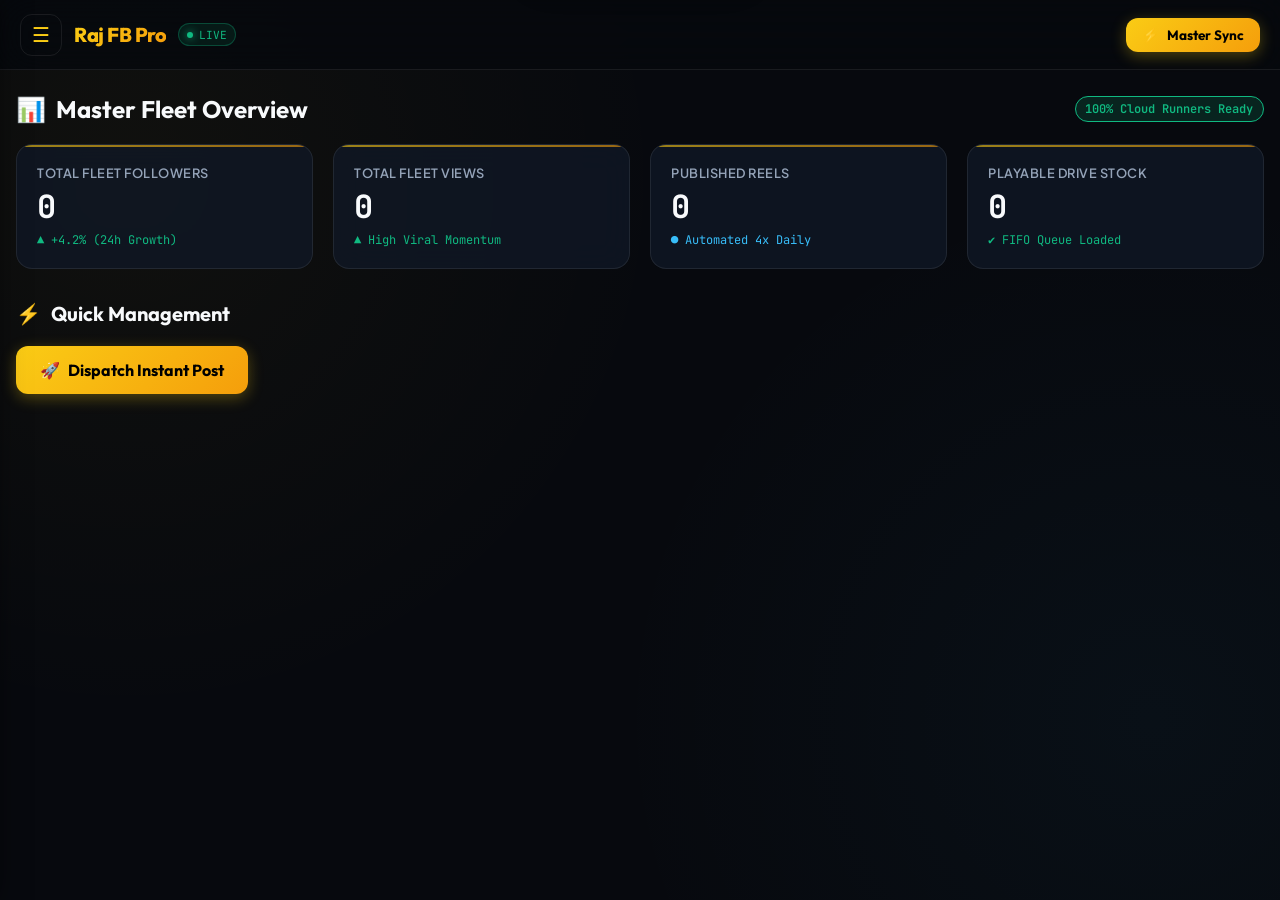
==== docs/index.html @ 5c440ef8 "feat: complete FB Auto Pro automation engine and PWA dashboard" ====
<!DOCTYPE html>
<html lang="en">
<head>
  <meta charset="UTF-8">
  <meta name="viewport" content="width=device-width, initial-scale=1.0, maximum-scale=1.0, user-scalable=no">
  <meta name="theme-color" content="#07090e">
  <meta name="apple-mobile-web-app-capable" content="yes">
  <meta name="apple-mobile-web-app-status-bar-style" content="black-translucent">
  <title>Raj FB Pro - Facebook Fleet Command</title>
  
  <link rel="manifest" href="manifest.json">
  <link rel="icon" type="image/png" href="icons/icon-192.png">
  <link rel="apple-touch-icon" href="icons/icon-192.png">
  <link rel="stylesheet" href="css/gold_dashboard.css">
</head>
<body>

  <!-- Floating Luxe Gold Toast -->
  <div id="goldToast">
    <span>✨</span>
    <span id="toastMsg">Fleet Synchronized</span>
  </div>

  <!-- Sticky Top Header -->
  <header class="top-header">
    <div class="brand-section">
      <button class="hamburger-btn" id="hamburgerBtn" aria-label="Open Navigation">☰</button>
      <div class="app-title">Raj FB Pro</div>
      <div class="live-badge">
        <span class="live-dot"></span>
        <span>LIVE</span>
      </div>
    </div>
    <div class="header-actions">
      <button class="sync-btn" id="masterSyncBtn">
        <span>⚡</span> Master Sync
      </button>
    </div>
  </header>

  <!-- Slide-Over Drawer Navigation -->
  <div class="drawer-backdrop" id="drawerBackdrop"></div>
  <aside class="drawer" id="drawer">
    <div class="drawer-header">
      <div class="app-title" style="font-size: 1.15rem;">Fleet Navigation</div>
      <button class="hamburger-btn" id="drawerCloseBtn" style="width: 32px; height: 32px; font-size: 1rem;">✕</button>
    </div>
    <nav class="drawer-nav">
      <a href="#dashboard" class="nav-link active" data-tab="tabDashboard">
        <span class="icon">📊</span> Master Dashboard
      </a>
      <a href="#pages" class="nav-link" data-tab="tabAllPages">
        <span class="icon">📑</span> All Pages List
      </a>
      <a href="#postnow" class="nav-link" data-tab="tabPostNow">
        <span class="icon">🚀</span> Post Now Studio
      </a>
      <a href="#drive" class="nav-link" data-tab="tabDriveData">
        <span class="icon">📁</span> Drive Stock Data
      </a>
      <a href="#history" class="nav-link" data-tab="tabUploadHistory">
        <span class="icon">📜</span> Upload History
      </a>
      <a href="#health" class="nav-link" data-tab="tabHealthAudit">
        <span class="icon">🛡️</span> Health & Audit Center
      </a>
      <a href="#top" class="nav-link" data-tab="tabTopPerformers">
        <span class="icon">🏆</span> Top 50 Performers
      </a>
      <a href="#lowviews" class="nav-link" data-tab="tabLowViews">
        <span class="icon">❄️</span> Low & 0 Views Radar
      </a>
      
      <div style="margin-top: auto; padding: 1rem 0; border-top: 1px solid var(--border-subtle); font-size: 0.75rem; color: var(--text-dim);">
        <div id="lastSyncBadge">Syncing fleet telemetry...</div>
        <div style="margin-top: 0.5rem;">
          <a href="privacy.html" style="color: var(--text-muted); text-decoration: none;">Privacy Policy</a> • 
          <a href="data-deletion.html" style="color: var(--text-muted); text-decoration: none;">Data Deletion</a>
        </div>
      </div>
    </nav>
  </aside>

  <!-- Main Application Body -->
  <main class="main-content">

    <!-- MODULE 1: MASTER DASHBOARD -->
    <section class="tab-pane active" id="tabDashboard">
      <div class="section-header">
        <h1 class="section-title"><span>📊</span> Master Fleet Overview</h1>
        <div class="badge-stock stock-high">100% Cloud Runners Ready</div>
      </div>

      <div class="grid-kpi">
        <div class="kpi-card">
          <div class="kpi-title">Total Fleet Followers</div>
          <div class="kpi-value" id="kpiFollowers">0</div>
          <div class="kpi-delta delta-positive">▲ +4.2% (24h Growth)</div>
        </div>
        <div class="kpi-card">
          <div class="kpi-title">Total Fleet Views</div>
          <div class="kpi-value" id="kpiViews">0</div>
          <div class="kpi-delta delta-positive">▲ High Viral Momentum</div>
        </div>
        <div class="kpi-card">
          <div class="kpi-title">Published Reels</div>
          <div class="kpi-value" id="kpiReels">0</div>
          <div class="kpi-delta delta-neutral">● Automated 4x Daily</div>
        </div>
        <div class="kpi-card">
          <div class="kpi-title">Playable Drive Stock</div>
          <div class="kpi-value" id="kpiStock">0</div>
          <div class="kpi-delta delta-positive">✔ FIFO Queue Loaded</div>
        </div>
      </div>

      <div class="section-header" style="margin-top: 2rem;">
        <h2 class="section-title" style="font-size: 1.25rem;"><span>⚡</span> Quick Management</h2>
      </div>
      <div style="display: flex; gap: 1rem; flex-wrap: wrap;">
        <button class="sync-btn" id="postNowLaunchBtn" style="padding: 0.85rem 1.5rem; font-size: 1rem;">
          <span>🚀</span> Dispatch Instant Post
        </button>
      </div>
    </section>

    <!-- MODULE 2: ALL PAGES LIST -->
    <section class="tab-pane" id="tabAllPages">
      <div class="section-header">
        <h1 class="section-title"><span>📑</span> Managed Facebook Pages</h1>
        <div class="search-wrapper">
          <span class="search-icon">🔍</span>
          <input type="text" id="pageSearchInput" class="search-input" placeholder="Search by name, ID, or profile...">
        </div>
      </div>
      <div class="pages-grid" id="pagesContainer">
        <!-- Dynamically injected cards -->
      </div>
    </section>

    <!-- MODULE 3: POST NOW STUDIO -->
    <section class="tab-pane" id="tabPostNow">
      <div class="section-header">
        <h1 class="section-title"><span>🚀</span> Post Now Studio</h1>
      </div>
      <div class="kpi-card" style="max-width: 600px; margin: 0 auto; padding: 2rem;">
        <h3 style="color: var(--gold); margin-bottom: 1rem;">Manual Dispatch Controller</h3>
        <p style="color: var(--text-muted); font-size: 0.95rem; margin-bottom: 1.5rem;">
          Trigger an immediate upload without waiting for the scheduled GitHub Actions cron. Oldest video from the selected page's Drive folder will be downloaded, probed, and posted to Facebook live.
        </p>

        <div style="margin-bottom: 1.5rem;">
          <label style="display: block; font-size: 0.85rem; color: var(--text-muted); margin-bottom: 0.5rem;">Select Target Page:</label>
          <select id="manualPageSelect" class="search-input" style="padding: 0.75rem;">
            <option value="104859201948291">Viral Clips Pro (UK Profile 1)</option>
            <option value="204859201948292">Motivation Daily (UK Profile 1)</option>
            <option value="304859201948293">Tech & Gadgets World (USA Profile 1)</option>
          </select>
        </div>

        <button class="sync-btn" id="triggerUploadBtn" style="width: 100%; justify-content: center; padding: 0.85rem;">
          <span>🚀</span> Dispatch Immediate Post
        </button>

        <div style="margin-top: 1.5rem;">
          <div style="height: 6px; background: rgba(255,255,255,0.1); border-radius: 4px; overflow: hidden;">
            <div id="uploadProgressBar" style="width: 0%; height: 100%; background: var(--gold-gradient); transition: width 0.4s ease;"></div>
          </div>
          <div id="uploadStatusText" style="font-family: var(--font-mono); font-size: 0.8rem; color: var(--text-dim); margin-top: 0.5rem; text-align: center;">
            Idle
          </div>
        </div>
      </div>
    </section>

    <!-- MODULE 4: DRIVE DATA -->
    <section class="tab-pane" id="tabDriveData">
      <div class="section-header">
        <h1 class="section-title"><span>📁</span> Google Drive Inventory Stock</h1>
        <div class="badge-stock stock-high">FIFO Queue Active</div>
      </div>
      <div class="table-container">
        <table class="luxe-table">
          <thead>
            <tr>
              <th>Page Name</th>
              <th>Drive Folder ID</th>
              <th>Playable Stock</th>
              <th>Refill Status</th>
              <th>Drive Link</th>
            </tr>
          </thead>
          <tbody id="driveStockTableBody">
            <!-- Dynamically injected -->
          </tbody>
        </table>
      </div>
    </section>

    <!-- MODULE 5: UPLOAD HISTORY -->
    <section class="tab-pane" id="tabUploadHistory">
      <div class="section-header">
        <h1 class="section-title"><span>📜</span> Real-Time Telemetry & Upload History</h1>
      </div>
      <div class="table-container">
        <table class="luxe-table">
          <thead>
            <tr>
              <th>Timestamp</th>
              <th>Channel Name</th>
              <th>Format</th>
              <th>Filename</th>
              <th>Cloud Runner IP / Region</th>
              <th>Facebook Video</th>
            </tr>
          </thead>
          <tbody id="historyTableBody">
            <!-- Dynamically injected -->
          </tbody>
        </table>
      </div>
    </section>

    <!-- MODULE 6: HEALTH & AUDIT CENTER -->
    <section class="tab-pane" id="tabHealthAudit">
      <div class="section-header">
        <h1 class="section-title"><span>🛡️</span> Fleet Health & Diagnostic Center</h1>
      </div>
      <div class="grid-kpi" id="healthCardsContainer">
        <!-- Dynamically injected -->
      </div>
    </section>

    <!-- MODULE 7: TOP 50 PERFORMERS -->
    <section class="tab-pane" id="tabTopPerformers">
      <div class="section-header">
        <h1 class="section-title"><span>🏆</span> Top Performers Leaderboard</h1>
      </div>
      <!-- Gold/Silver/Bronze Podium -->
      <div class="podium-container" id="podiumContainer"></div>

      <div class="table-container">
        <table class="luxe-table">
          <thead>
            <tr>
              <th>Rank</th>
              <th>Channel Name</th>
              <th>Followers</th>
              <th>Views</th>
              <th>Growth Velocity</th>
            </tr>
          </thead>
          <tbody id="topListBody"></tbody>
        </table>
      </div>
    </section>

    <!-- MODULE 8: LOW & 0 VIEWS RADAR -->
    <section class="tab-pane" id="tabLowViews">
      <div class="section-header">
        <h1 class="section-title"><span>❄️</span> Low Views & Shadowban Radar</h1>
        <div class="badge-stock stock-low">Alert Threshold: &lt;500 Views</div>
      </div>
      <div class="table-container">
        <table class="luxe-table">
          <thead>
            <tr>
              <th>Channel Name</th>
              <th>Page ID</th>
              <th>Current Views</th>
              <th>Compliance Action</th>
            </tr>
          </thead>
          <tbody id="lowViewsTableBody"></tbody>
        </table>
      </div>
    </section>

  </main>

  <!-- Modal for Post Now Studio -->
  <div class="modal-backdrop" id="postNowModal">
    <div class="modal-box">
      <h3 style="color: var(--gold); margin-bottom: 0.75rem;">Confirm Immediate Post</h3>
      <p style="color: var(--text-muted); font-size: 0.9rem; margin-bottom: 1.5rem;">
        This will immediately trigger the next unposted video in the selected page's queue.
      </p>
      <div style="display: flex; gap: 0.75rem; justify-content: flex-end;">
        <button class="hamburger-btn" id="modalCloseBtn" style="width: auto; padding: 0.5rem 1rem; font-size: 0.85rem;">Cancel</button>
        <button class="sync-btn" onclick="document.getElementById('postNowModal').classList.remove('active'); document.querySelector('[data-tab=\'tabPostNow\']').click();">
          Go to Studio
        </button>
      </div>
    </div>
  </div>

  <script src="js/sync_service.js"></script>
  <script src="js/app.js"></script>
</body>
</html>
---- docs/css/gold_dashboard.css ----
/* ==========================================================================
   RAJ FB PRO - LUXE OBSIDIAN & GOLD COMMAND CENTER THEME
   ========================================================================== */

@import url('https://fonts.googleapis.com/css2?family=JetBrains+Mono:wght@400;500;600;700&family=Outfit:wght@500;600;700;800&family=Plus+Jakarta+Sans:wght@400;500;600;700&display=swap');

:root {
  --bg-obsidian: #07090e;
  --bg-card: rgba(17, 24, 39, 0.75);
  --bg-card-hover: rgba(30, 41, 59, 0.85);
  --border-subtle: rgba(255, 255, 255, 0.08);
  --border-gold: rgba(250, 204, 21, 0.4);
  
  --gold: #facc15;
  --gold-glow: rgba(250, 204, 21, 0.25);
  --gold-gradient: linear-gradient(135deg, #facc15 0%, #f59e0b 100%);
  
  --cyan: #38bdf8;
  --cyan-glow: rgba(56, 189, 248, 0.2);
  
  --emerald: #10b981;
  --emerald-glow: rgba(16, 185, 129, 0.2);
  
  --crimson: #ef4444;
  --crimson-glow: rgba(239, 68, 68, 0.2);
  
  --text-main: #f8fafc;
  --text-muted: #94a3b8;
  --text-dim: #64748b;
  
  --font-heading: 'Outfit', sans-serif;
  --font-body: 'Plus Jakarta Sans', sans-serif;
  --font-mono: 'JetBrains Mono', monospace;
  
  --radius-lg: 16px;
  --radius-md: 12px;
  --radius-sm: 8px;
  --radius-pill: 9999px;
  
  --shadow-luxe: 0 10px 30px -10px rgba(0, 0, 0, 0.8), 0 0 20px -5px rgba(250, 204, 21, 0.15);
}

* {
  box-sizing: border-box;
  margin: 0;
  padding: 0;
  -webkit-tap-highlight-color: transparent;
}

body {
  background-color: var(--bg-obsidian);
  color: var(--text-main);
  font-family: var(--font-body);
  min-height: 100vh;
  display: flex;
  flex-direction: column;
  overflow-x: hidden;
  background-image: 
    radial-gradient(circle at 10% 20%, rgba(250, 204, 21, 0.04) 0%, transparent 40%),
    radial-gradient(circle at 90% 80%, rgba(56, 189, 248, 0.04) 0%, transparent 40%);
}

/* Scrollbar */
::-webkit-scrollbar { width: 6px; height: 6px; }
::-webkit-scrollbar-track { background: var(--bg-obsidian); }
::-webkit-scrollbar-thumb { background: rgba(255, 255, 255, 0.15); border-radius: 4px; }
::-webkit-scrollbar-thumb:hover { background: var(--gold); }

/* Sticky Top Mobile Header */
.top-header {
  position: sticky;
  top: 0;
  z-index: 100;
  background: rgba(7, 9, 14, 0.85);
  backdrop-filter: blur(20px);
  border-bottom: 1px solid var(--border-subtle);
  display: flex;
  align-items: center;
  justify-content: space-between;
  padding: 0.85rem 1.25rem;
}

.brand-section {
  display: flex;
  align-items: center;
  gap: 0.75rem;
}

.hamburger-btn {
  background: transparent;
  border: 1px solid var(--border-subtle);
  color: var(--gold);
  width: 42px;
  height: 42px;
  border-radius: var(--radius-md);
  display: flex;
  align-items: center;
  justify-content: center;
  font-size: 1.25rem;
  cursor: pointer;
  transition: all 0.2s ease;
}
.hamburger-btn:hover {
  background: rgba(250, 204, 21, 0.1);
  border-color: var(--gold);
}

.app-title {
  font-family: var(--font-heading);
  font-weight: 800;
  font-size: 1.25rem;
  letter-spacing: -0.5px;
  background: var(--gold-gradient);
  -webkit-background-clip: text;
  -webkit-text-fill-color: transparent;
}

.live-badge {
  display: inline-flex;
  align-items: center;
  gap: 0.4rem;
  font-family: var(--font-mono);
  font-size: 0.7rem;
  background: rgba(16, 185, 129, 0.1);
  color: var(--emerald);
  border: 1px solid rgba(16, 185, 129, 0.3);
  padding: 0.2rem 0.5rem;
  border-radius: var(--radius-pill);
}

.live-dot {
  width: 6px;
  height: 6px;
  border-radius: 50%;
  background: var(--emerald);
  box-shadow: 0 0 8px var(--emerald);
  animation: pulse 2s infinite;
}

@keyframes pulse {
  0%, 100% { opacity: 1; transform: scale(1); }
  50% { opacity: 0.4; transform: scale(0.85); }
}

.header-actions {
  display: flex;
  align-items: center;
  gap: 0.75rem;
}

.sync-btn {
  background: var(--gold-gradient);
  color: #000;
  font-family: var(--font-heading);
  font-weight: 700;
  font-size: 0.85rem;
  padding: 0.5rem 1rem;
  border: none;
  border-radius: var(--radius-md);
  display: flex;
  align-items: center;
  gap: 0.5rem;
  cursor: pointer;
  box-shadow: 0 4px 15px rgba(250, 204, 21, 0.3);
  transition: all 0.2s ease;
}
.sync-btn:hover {
  transform: translateY(-1px);
  box-shadow: 0 6px 20px rgba(250, 204, 21, 0.4);
}
.sync-btn:active {
  transform: translateY(1px);
}

/* Slide-Over Drawer Navigation */
.drawer-backdrop {
  position: fixed;
  inset: 0;
  background: rgba(0, 0, 0, 0.75);
  backdrop-filter: blur(8px);
  z-index: 200;
  opacity: 0;
  pointer-events: none;
  transition: opacity 0.3s ease;
}
.drawer-backdrop.active {
  opacity: 1;
  pointer-events: auto;
}

.drawer {
  position: fixed;
  top: 0;
  left: -320px;
  width: 300px;
  height: 100%;
  background: #090d16;
  border-right: 1px solid var(--border-subtle);
  z-index: 201;
  display: flex;
  flex-direction: column;
  transition: transform 0.3s cubic-bezier(0.16, 1, 0.3, 1);
  box-shadow: 10px 0 30px rgba(0, 0, 0, 0.8);
}
.drawer.active {
  transform: translateX(320px);
}

.drawer-header {
  padding: 1.5rem;
  border-bottom: 1px solid var(--border-subtle);
  display: flex;
  align-items: center;
  justify-content: space-between;
}

.drawer-nav {
  padding: 1rem;
  display: flex;
  flex-direction: column;
  gap: 0.5rem;
  overflow-y: auto;
  flex: 1;
}

.nav-link {
  display: flex;
  align-items: center;
  gap: 0.85rem;
  padding: 0.85rem 1rem;
  border-radius: var(--radius-md);
  color: var(--text-muted);
  text-decoration: none;
  font-weight: 600;
  font-size: 0.95rem;
  transition: all 0.2s ease;
  border: 1px solid transparent;
}
.nav-link:hover {
  color: var(--text-main);
  background: rgba(255, 255, 255, 0.05);
}
.nav-link.active {
  color: var(--gold);
  background: rgba(250, 204, 21, 0.1);
  border-color: rgba(250, 204, 21, 0.3);
}
.nav-link .icon {
  font-size: 1.25rem;
  width: 28px;
  text-align: center;
}

/* Main Container */
.main-content {
  flex: 1;
  max-width: 1300px;
  width: 100%;
  margin: 0 auto;
  padding: 1.5rem 1rem;
}

/* Glass Cards & Grid */
.grid-kpi {
  display: grid;
  grid-template-columns: repeat(auto-fit, minmax(240px, 1fr));
  gap: 1.25rem;
  margin-bottom: 2rem;
}

.kpi-card {
  background: var(--bg-card);
  backdrop-filter: blur(16px);
  border: 1px solid var(--border-subtle);
  border-radius: var(--radius-lg);
  padding: 1.25rem;
  position: relative;
  overflow: hidden;
  transition: all 0.25s ease;
}
.kpi-card:hover {
  border-color: var(--border-gold);
  transform: translateY(-2px);
  box-shadow: var(--shadow-luxe);
}
.kpi-card::before {
  content: '';
  position: absolute;
  top: 0; left: 0; right: 0;
  height: 2px;
  background: var(--gold-gradient);
  opacity: 0.6;
}

.kpi-title {
  color: var(--text-muted);
  font-size: 0.8rem;
  font-weight: 600;
  text-transform: uppercase;
  letter-spacing: 0.5px;
  margin-bottom: 0.5rem;
}

.kpi-value {
  font-family: var(--font-mono);
  font-size: 2rem;
  font-weight: 700;
  color: var(--text-main);
  line-height: 1.1;
}

.kpi-delta {
  font-family: var(--font-mono);
  font-size: 0.75rem;
  margin-top: 0.5rem;
  display: flex;
  align-items: center;
  gap: 0.25rem;
}
.delta-positive { color: var(--emerald); }
.delta-neutral { color: var(--cyan); }
.delta-alert { color: var(--crimson); }

/* Content Sections / Tabs */
.tab-pane {
  display: none;
  animation: fadeIn 0.3s ease;
}
.tab-pane.active {
  display: block;
}

@keyframes fadeIn {
  from { opacity: 0; transform: translateY(6px); }
  to { opacity: 1; transform: translateY(0); }
}

.section-header {
  display: flex;
  align-items: center;
  justify-content: space-between;
  margin-bottom: 1.25rem;
  flex-wrap: wrap;
  gap: 1rem;
}

.section-title {
  font-family: var(--font-heading);
  font-size: 1.5rem;
  font-weight: 700;
  color: var(--text-main);
  display: flex;
  align-items: center;
  gap: 0.6rem;
}

/* Search Bar */
.search-wrapper {
  position: relative;
  min-width: 280px;
}
.search-input {
  width: 100%;
  background: rgba(17, 24, 39, 0.9);
  border: 1px solid var(--border-subtle);
  border-radius: var(--radius-md);
  padding: 0.65rem 1rem 0.65rem 2.5rem;
  color: var(--text-main);
  font-family: var(--font-body);
  font-size: 0.9rem;
  transition: all 0.2s ease;
}
.search-input:focus {
  outline: none;
  border-color: var(--gold);
  box-shadow: 0 0 10px rgba(250, 204, 21, 0.2);
}
.search-icon {
  position: absolute;
  left: 0.85rem;
  top: 50%;
  transform: translateY(-50%);
  color: var(--text-dim);
}

/* Page Card Items */
.pages-grid {
  display: grid;
  grid-template-columns: repeat(auto-fill, minmax(320px, 1fr));
  gap: 1.25rem;
}

.page-card {
  background: var(--bg-card);
  backdrop-filter: blur(16px);
  border: 1px solid var(--border-subtle);
  border-radius: var(--radius-lg);
  padding: 1.25rem;
  display: flex;
  flex-direction: column;
  gap: 1rem;
  transition: all 0.2s ease;
}
.page-card:hover {
  border-color: rgba(255, 255, 255, 0.2);
  transform: translateY(-2px);
}

.page-card-top {
  display: flex;
  align-items: center;
  gap: 0.85rem;
}

.page-avatar {
  width: 52px;
  height: 52px;
  border-radius: 50%;
  object-fit: cover;
  border: 2px solid var(--border-gold);
  background: #1e293b;
}

.page-details {
  flex: 1;
  min-width: 0;
}
.page-name {
  font-family: var(--font-heading);
  font-size: 1.1rem;
  font-weight: 700;
  color: var(--text-main);
  white-space: nowrap;
  overflow: hidden;
  text-overflow: ellipsis;
}
.page-id-tag {
  font-family: var(--font-mono);
  font-size: 0.75rem;
  color: var(--text-dim);
}

.card-stats-row {
  display: grid;
  grid-template-columns: 1fr 1fr 1fr;
  background: rgba(0, 0, 0, 0.3);
  padding: 0.75rem;
  border-radius: var(--radius-md);
  text-align: center;
}
.stat-sub {
  font-size: 0.7rem;
  color: var(--text-muted);
  text-transform: uppercase;
}
.stat-num {
  font-family: var(--font-mono);
  font-weight: 700;
  font-size: 1rem;
  color: var(--gold);
}

/* Badge Styles */
.badge-stock {
  padding: 0.25rem 0.6rem;
  border-radius: var(--radius-pill);
  font-family: var(--font-mono);
  font-size: 0.75rem;
  font-weight: 600;
  display: inline-flex;
  align-items: center;
  gap: 0.3rem;
}
.stock-high { background: rgba(16, 185, 129, 0.15); color: var(--emerald); border: 1px solid var(--emerald); }
.stock-med { background: rgba(250, 204, 21, 0.15); color: var(--gold); border: 1px solid var(--gold); }
.stock-low { background: rgba(239, 68, 68, 0.15); color: var(--crimson); border: 1px solid var(--crimson); }

/* Table Styles */
.table-container {
  background: var(--bg-card);
  backdrop-filter: blur(16px);
  border: 1px solid var(--border-subtle);
  border-radius: var(--radius-lg);
  overflow-x: auto;
}
.luxe-table {
  width: 100%;
  border-collapse: collapse;
  text-align: left;
  font-size: 0.9rem;
}
.luxe-table th {
  background: rgba(0, 0, 0, 0.4);
  color: var(--text-muted);
  font-family: var(--font-heading);
  font-size: 0.8rem;
  text-transform: uppercase;
  padding: 1rem;
  border-bottom: 1px solid var(--border-subtle);
}
.luxe-table td {
  padding: 1rem;
  border-bottom: 1px solid rgba(255, 255, 255, 0.05);
  font-family: var(--font-body);
}
.luxe-table tr:hover {
  background: rgba(255, 255, 255, 0.02);
}

/* Top 50 Podium */
.podium-container {
  display: grid;
  grid-template-columns: repeat(3, 1fr);
  gap: 1rem;
  margin-bottom: 2rem;
  align-items: end;
}
.podium-card {
  background: var(--bg-card);
  border: 1px solid var(--border-subtle);
  border-radius: var(--radius-lg);
  padding: 1.5rem 1rem;
  text-align: center;
  position: relative;
}
.podium-1 {
  order: 2;
  border-color: var(--gold);
  box-shadow: 0 0 25px rgba(250, 204, 21, 0.25);
  transform: translateY(-10px);
}
.podium-2 {
  order: 1;
  border-color: #cbd5e1;
}
.podium-3 {
  order: 3;
  border-color: #b45309;
}

.podium-rank {
  font-size: 2.25rem;
  margin-bottom: 0.5rem;
}

/* Toast System */
#goldToast {
  position: fixed;
  top: 1.5rem;
  left: 50%;
  transform: translateX(-50%) translateY(-100px);
  background: #0f172a;
  color: var(--text-main);
  border: 1px solid var(--gold);
  border-radius: var(--radius-pill);
  padding: 0.75rem 1.5rem;
  font-weight: 600;
  font-size: 0.9rem;
  display: flex;
  align-items: center;
  gap: 0.5rem;
  box-shadow: 0 10px 30px rgba(0, 0, 0, 0.9), 0 0 15px rgba(250, 204, 21, 0.3);
  z-index: 999;
  transition: transform 0.3s cubic-bezier(0.16, 1, 0.3, 1);
  pointer-events: none;
}
#goldToast.show {
  transform: translateX(-50%) translateY(0);
}

/* Modal */
.modal-backdrop {
  position: fixed;
  inset: 0;
  background: rgba(0, 0, 0, 0.85);
  backdrop-filter: blur(10px);
  z-index: 300;
  display: none;
  align-items: center;
  justify-content: center;
  padding: 1rem;
}
.modal-backdrop.active {
  display: flex;
}
.modal-box {
  background: #0d121f;
  border: 1px solid var(--border-gold);
  border-radius: var(--radius-lg);
  max-width: 500px;
  width: 100%;
  padding: 1.5rem;
  box-shadow: var(--shadow-luxe);
}
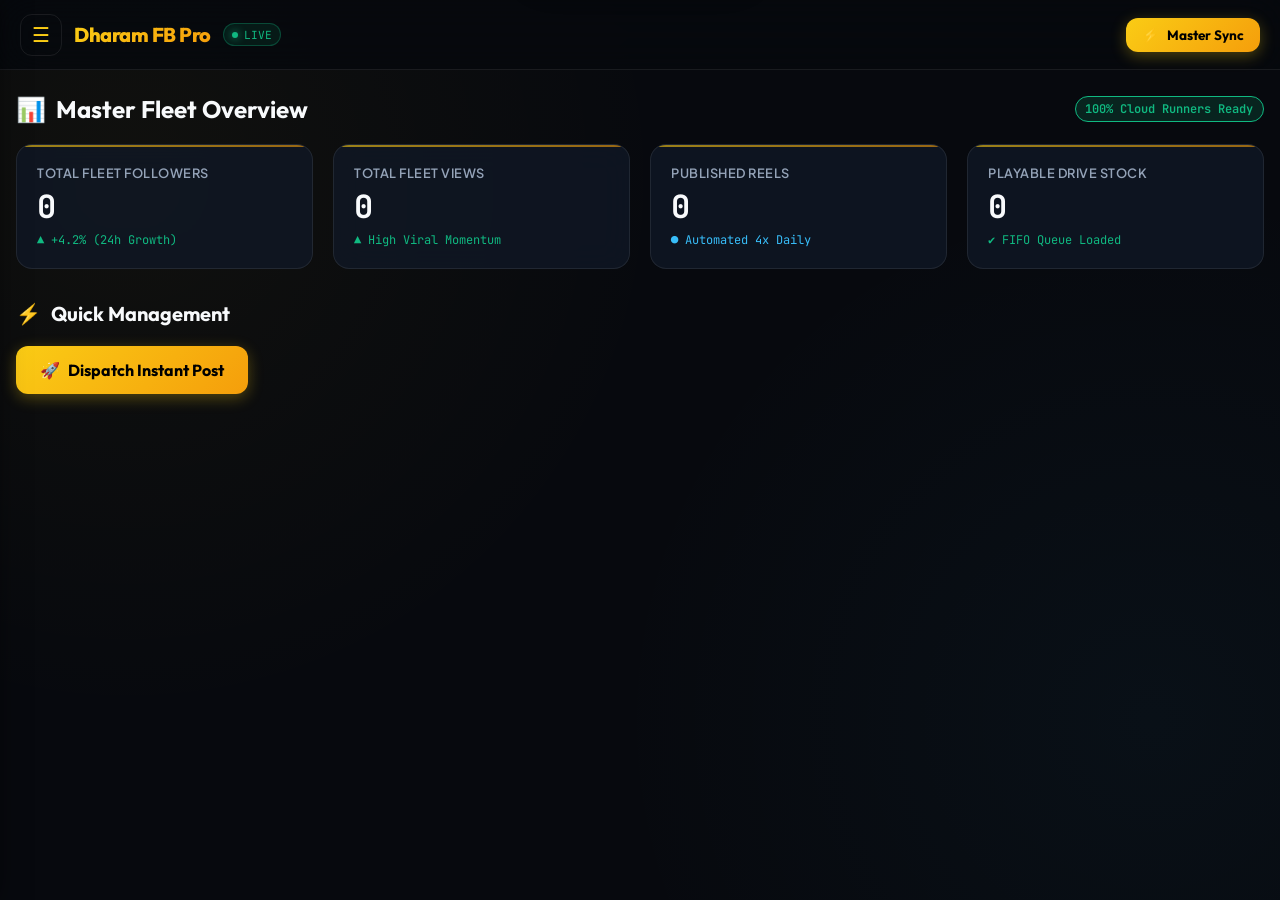
==== commit d0c954ac: "chore(branding): align project title with Dharam FB Pro" ====
--- a/docs/index.html
+++ b/docs/index.html
@@ -6,7 +6,7 @@
   <meta name="theme-color" content="#07090e">
   <meta name="apple-mobile-web-app-capable" content="yes">
   <meta name="apple-mobile-web-app-status-bar-style" content="black-translucent">
-  <title>Raj FB Pro - Facebook Fleet Command</title>
+  <title>Dharam FB Pro - Facebook Fleet Command</title>
   
   <link rel="manifest" href="manifest.json">
   <link rel="icon" type="image/png" href="icons/icon-192.png">
@@ -25,7 +25,7 @@
   <header class="top-header">
     <div class="brand-section">
       <button class="hamburger-btn" id="hamburgerBtn" aria-label="Open Navigation">☰</button>
-      <div class="app-title">Raj FB Pro</div>
+      <div class="app-title">Dharam FB Pro</div>
       <div class="live-badge">
         <span class="live-dot"></span>
         <span>LIVE</span>
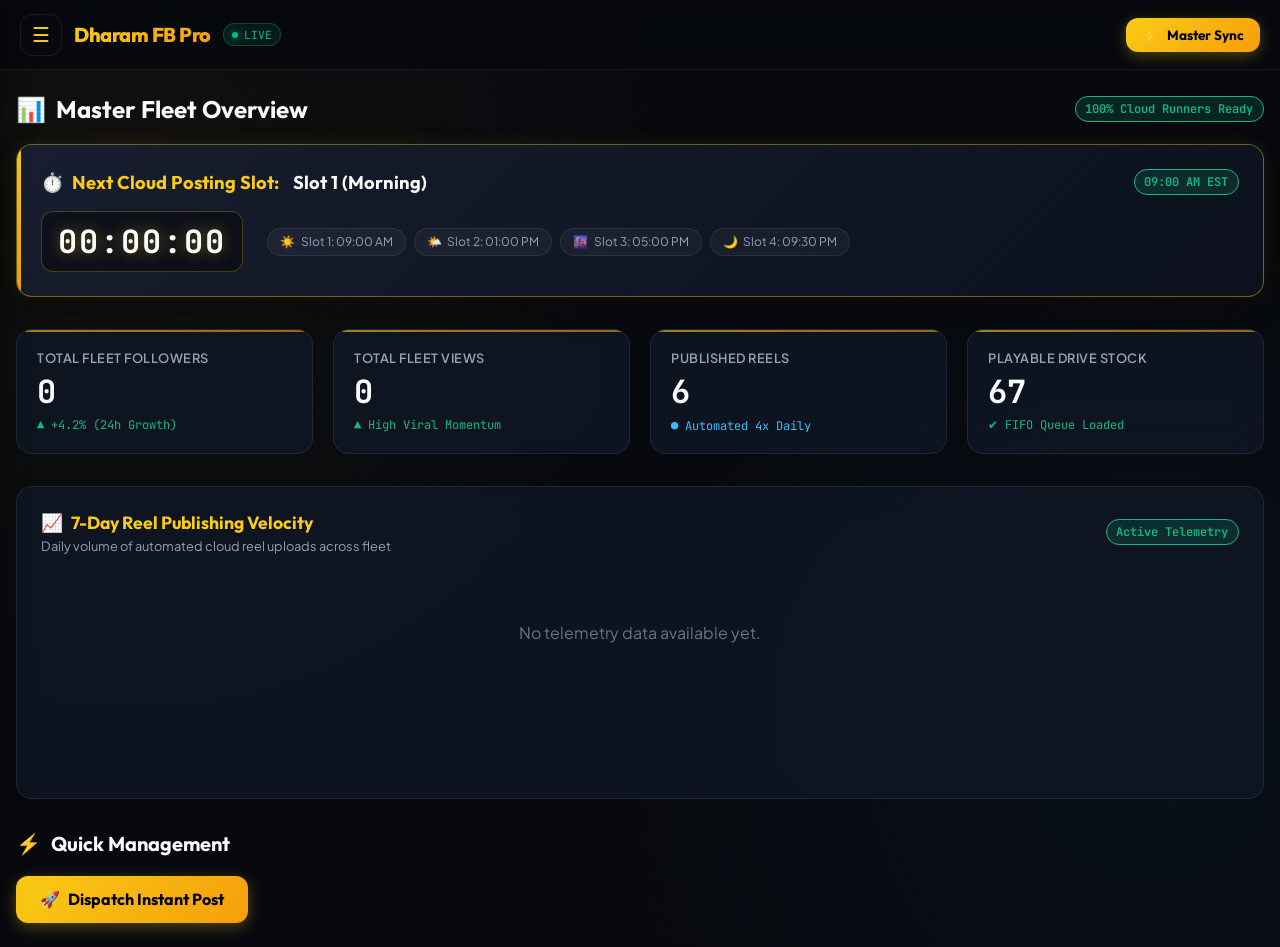
==== commit 72e868a9: "feat(ui): add live slot countdown ticker, up-next drive queue preview, velocity chart, and non-block" ====
--- a/docs/index.html
+++ b/docs/index.html
@@ -91,6 +91,27 @@
         <div class="badge-stock stock-high">100% Cloud Runners Ready</div>
       </div>
 
+      <!-- LIVE SLOT COUNTDOWN CARD -->
+      <div class="slot-countdown-card" id="slotCountdownCard">
+        <div class="slot-countdown-header">
+          <div class="slot-countdown-title">
+            <span>⏱️</span> Next Cloud Posting Slot: <span id="nextSlotName" style="color: var(--text-main); margin-left: 0.35rem;">Slot 1 (Morning)</span>
+          </div>
+          <div class="badge-stock stock-high" id="slotEstBadge">09:00 AM EST</div>
+        </div>
+        <div class="slot-timer-grid">
+          <div class="slot-digital-clock" id="slotCountdownClock">
+            <span id="slotClockText">00:00:00</span>
+          </div>
+          <div class="slot-chips-row">
+            <div class="slot-chip" id="chipSlot1"><span>☀️</span> Slot 1: 09:00 AM</div>
+            <div class="slot-chip" id="chipSlot2"><span>🌤️</span> Slot 2: 01:00 PM</div>
+            <div class="slot-chip" id="chipSlot3"><span>🌆</span> Slot 3: 05:00 PM</div>
+            <div class="slot-chip" id="chipSlot4"><span>🌙</span> Slot 4: 09:30 PM</div>
+          </div>
+        </div>
+      </div>
+
       <div class="grid-kpi">
         <div class="kpi-card">
           <div class="kpi-title">Total Fleet Followers</div>
@@ -111,6 +132,24 @@
           <div class="kpi-title">Playable Drive Stock</div>
           <div class="kpi-value" id="kpiStock">0</div>
           <div class="kpi-delta delta-positive">✔ FIFO Queue Loaded</div>
+        </div>
+      </div>
+
+      <!-- 7-DAY ACTIVITY & PERFORMANCE CHART -->
+      <div class="chart-card" style="margin-top: 2rem;">
+        <div class="chart-header">
+          <div>
+            <h3 style="font-family: var(--font-heading); color: var(--gold); font-size: 1.1rem; display: flex; align-items: center; gap: 0.5rem;">
+              <span>📈</span> 7-Day Reel Publishing Velocity
+            </h3>
+            <div style="font-size: 0.8rem; color: var(--text-muted); margin-top: 0.2rem;">
+              Daily volume of automated cloud reel uploads across fleet
+            </div>
+          </div>
+          <div class="badge-stock stock-high" id="chartTotalUploadsBadge">Active Telemetry</div>
+        </div>
+        <div class="chart-container" id="velocityChartContainer">
+          <!-- Dynamically generated SVG Chart -->
         </div>
       </div>
 
--- a/docs/css/gold_dashboard.css
+++ b/docs/css/gold_dashboard.css
@@ -592,3 +592,257 @@
   padding: 1.5rem;
   box-shadow: var(--shadow-luxe);
 }
+
+/* ==========================================================================
+   ENHANCED NEXT-GEN UI MODULES (COUNTDOWN, UP-NEXT QUEUE, CHARTS & ALERTS)
+   ========================================================================== */
+
+/* 1. Live Slot Countdown Card */
+.slot-countdown-card {
+  background: linear-gradient(135deg, rgba(26, 32, 53, 0.85) 0%, rgba(13, 18, 31, 0.95) 100%);
+  border: 1px solid var(--border-gold);
+  border-radius: var(--radius-lg);
+  padding: 1.5rem;
+  margin-bottom: 2rem;
+  box-shadow: 0 10px 30px -10px rgba(0, 0, 0, 0.7), 0 0 25px -5px rgba(250, 204, 21, 0.15);
+  position: relative;
+  overflow: hidden;
+}
+
+.slot-countdown-card::before {
+  content: '';
+  position: absolute;
+  top: 0;
+  left: 0;
+  width: 4px;
+  height: 100%;
+  background: var(--gold-gradient);
+}
+
+.slot-countdown-header {
+  display: flex;
+  align-items: center;
+  justify-content: space-between;
+  margin-bottom: 1rem;
+  flex-wrap: wrap;
+  gap: 0.5rem;
+}
+
+.slot-countdown-title {
+  font-family: var(--font-heading);
+  font-size: 1.15rem;
+  font-weight: 700;
+  color: var(--gold);
+  display: flex;
+  align-items: center;
+  gap: 0.5rem;
+}
+
+.slot-timer-grid {
+  display: flex;
+  align-items: center;
+  gap: 1.5rem;
+  flex-wrap: wrap;
+}
+
+.slot-digital-clock {
+  font-family: var(--font-mono);
+  font-size: 2rem;
+  font-weight: 700;
+  color: var(--text-main);
+  background: rgba(0, 0, 0, 0.4);
+  padding: 0.5rem 1rem;
+  border-radius: var(--radius-md);
+  border: 1px solid rgba(250, 204, 21, 0.25);
+  letter-spacing: 2px;
+  display: flex;
+  align-items: center;
+  gap: 0.25rem;
+  text-shadow: 0 0 15px rgba(250, 204, 21, 0.4);
+}
+
+.slot-chips-row {
+  display: flex;
+  align-items: center;
+  gap: 0.5rem;
+  flex-wrap: wrap;
+}
+
+.slot-chip {
+  background: rgba(255, 255, 255, 0.04);
+  border: 1px solid var(--border-subtle);
+  border-radius: var(--radius-pill);
+  padding: 0.35rem 0.75rem;
+  font-size: 0.75rem;
+  color: var(--text-muted);
+  display: flex;
+  align-items: center;
+  gap: 0.35rem;
+}
+
+.slot-chip.active {
+  background: rgba(250, 204, 21, 0.15);
+  border-color: var(--gold);
+  color: var(--gold);
+  font-weight: 600;
+  box-shadow: 0 0 10px rgba(250, 204, 21, 0.2);
+}
+
+/* 2. Interactive SVG Analytics Chart */
+.chart-card {
+  background: var(--bg-card);
+  border: 1px solid var(--border-subtle);
+  border-radius: var(--radius-lg);
+  padding: 1.5rem;
+  margin-bottom: 2rem;
+  backdrop-filter: blur(16px);
+}
+
+.chart-header {
+  display: flex;
+  align-items: center;
+  justify-content: space-between;
+  margin-bottom: 1.25rem;
+}
+
+.chart-container {
+  width: 100%;
+  height: 200px;
+  position: relative;
+}
+
+.chart-svg {
+  width: 100%;
+  height: 100%;
+  overflow: visible;
+}
+
+.chart-line {
+  fill: none;
+  stroke: url(#goldGrad);
+  stroke-width: 3.5;
+  stroke-linecap: round;
+  filter: drop-shadow(0 4px 12px rgba(250, 204, 21, 0.4));
+}
+
+.chart-area {
+  fill: url(#goldAreaGrad);
+}
+
+.chart-dot {
+  fill: #07090e;
+  stroke: var(--gold);
+  stroke-width: 3;
+  r: 5;
+  transition: all 0.2s ease;
+  cursor: pointer;
+}
+
+.chart-dot:hover {
+  r: 7;
+  stroke: #ffffff;
+  filter: drop-shadow(0 0 8px var(--gold));
+}
+
+/* 3. Up Next Video Queue Preview */
+.upnext-section {
+  margin-top: 1.25rem;
+  padding-top: 1rem;
+  border-top: 1px dashed rgba(255, 255, 255, 0.1);
+}
+
+.upnext-header {
+  display: flex;
+  align-items: center;
+  justify-content: space-between;
+  font-size: 0.8rem;
+  font-weight: 600;
+  color: var(--gold);
+  margin-bottom: 0.75rem;
+  text-transform: uppercase;
+  letter-spacing: 0.5px;
+}
+
+.upnext-list {
+  display: flex;
+  flex-direction: column;
+  gap: 0.5rem;
+}
+
+.upnext-item {
+  background: rgba(0, 0, 0, 0.35);
+  border: 1px solid rgba(255, 255, 255, 0.05);
+  border-radius: var(--radius-sm);
+  padding: 0.6rem 0.8rem;
+  display: flex;
+  align-items: center;
+  justify-content: space-between;
+  gap: 0.75rem;
+  transition: all 0.2s ease;
+}
+
+.upnext-item:hover {
+  border-color: rgba(250, 204, 21, 0.3);
+  background: rgba(250, 204, 21, 0.03);
+  transform: translateX(3px);
+}
+
+.upnext-info {
+  display: flex;
+  align-items: center;
+  gap: 0.6rem;
+  min-width: 0;
+}
+
+.upnext-badge-rank {
+  background: rgba(250, 204, 21, 0.15);
+  color: var(--gold);
+  font-family: var(--font-mono);
+  font-size: 0.7rem;
+  font-weight: 700;
+  width: 22px;
+  height: 22px;
+  border-radius: 6px;
+  display: flex;
+  align-items: center;
+  justify-content: center;
+  flex-shrink: 0;
+}
+
+.upnext-item:first-child .upnext-badge-rank {
+  background: var(--gold);
+  color: #07090e;
+}
+
+.upnext-title {
+  font-size: 0.85rem;
+  color: var(--text-main);
+  white-space: nowrap;
+  overflow: hidden;
+  text-overflow: ellipsis;
+  font-weight: 500;
+}
+
+.upnext-size {
+  font-family: var(--font-mono);
+  font-size: 0.75rem;
+  color: var(--cyan);
+  background: rgba(56, 189, 248, 0.1);
+  padding: 0.2rem 0.5rem;
+  border-radius: 4px;
+  flex-shrink: 0;
+}
+
+/* 4. Critical Stock Pulse Animation */
+@keyframes pulse-critical {
+  0% { box-shadow: 0 0 0 0 rgba(239, 68, 68, 0.6); }
+  70% { box-shadow: 0 0 0 10px rgba(239, 68, 68, 0); }
+  100% { box-shadow: 0 0 0 0 rgba(239, 68, 68, 0); }
+}
+
+.stock-critical {
+  background: rgba(239, 68, 68, 0.2) !important;
+  color: #fca5a5 !important;
+  border: 1px solid #ef4444 !important;
+  animation: pulse-critical 2s infinite;
+}
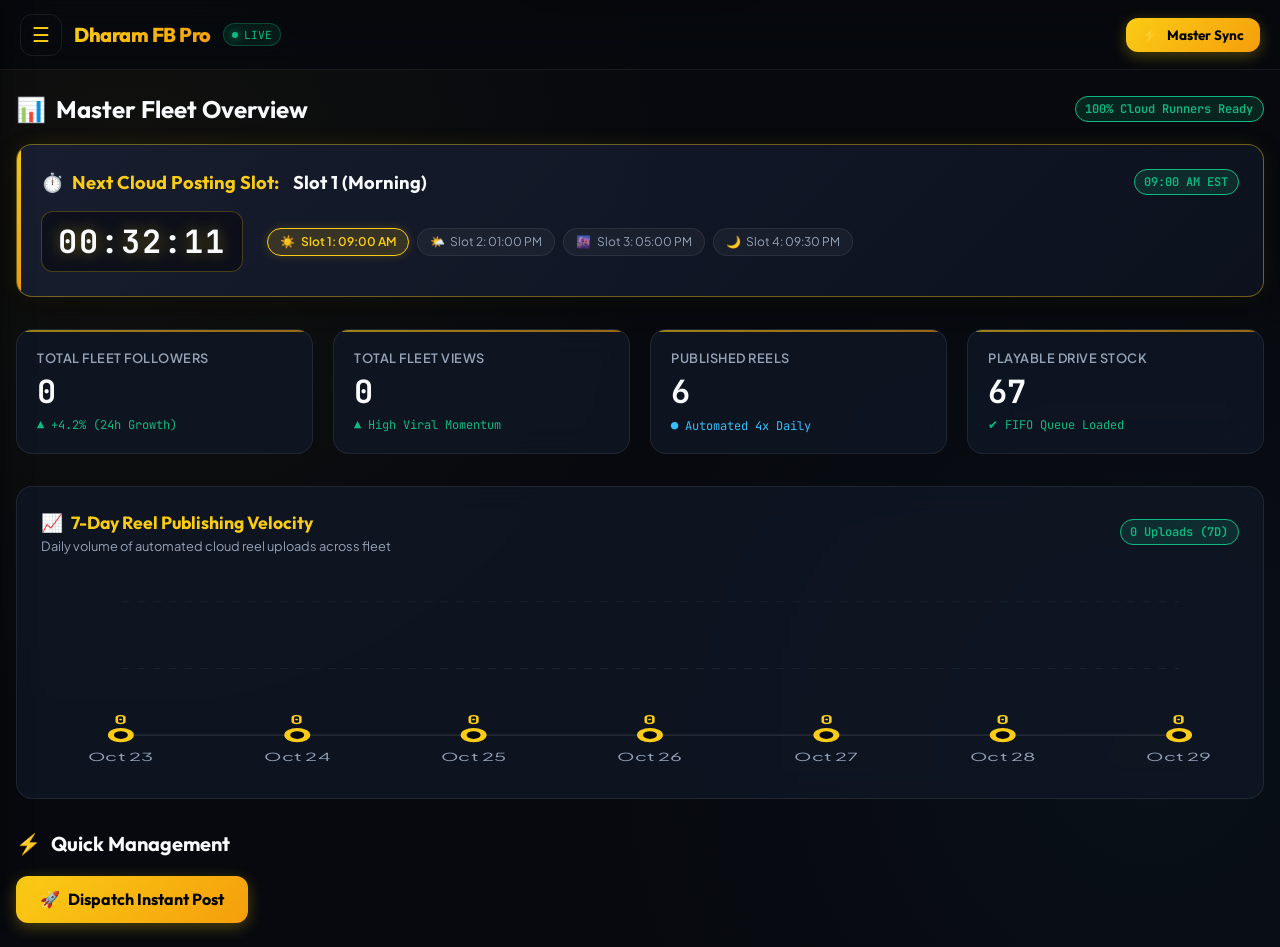
==== commit 2b4092ff: "fix(dashboard): fix Windows unicode terminal crash, cache bust scripts, and sync fresh up_next queue" ====
--- a/docs/index.html
+++ b/docs/index.html
@@ -11,7 +11,7 @@
   <link rel="manifest" href="manifest.json">
   <link rel="icon" type="image/png" href="icons/icon-192.png">
   <link rel="apple-touch-icon" href="icons/icon-192.png">
-  <link rel="stylesheet" href="css/gold_dashboard.css">
+  <link rel="stylesheet" href="css/gold_dashboard.css?v=2.2">
 </head>
 <body>
 
@@ -333,7 +333,7 @@
     </div>
   </div>
 
-  <script src="js/sync_service.js"></script>
-  <script src="js/app.js"></script>
+  <script src="js/sync_service.js?v=2.2"></script>
+  <script src="js/app.js?v=2.2"></script>
 </body>
 </html>
